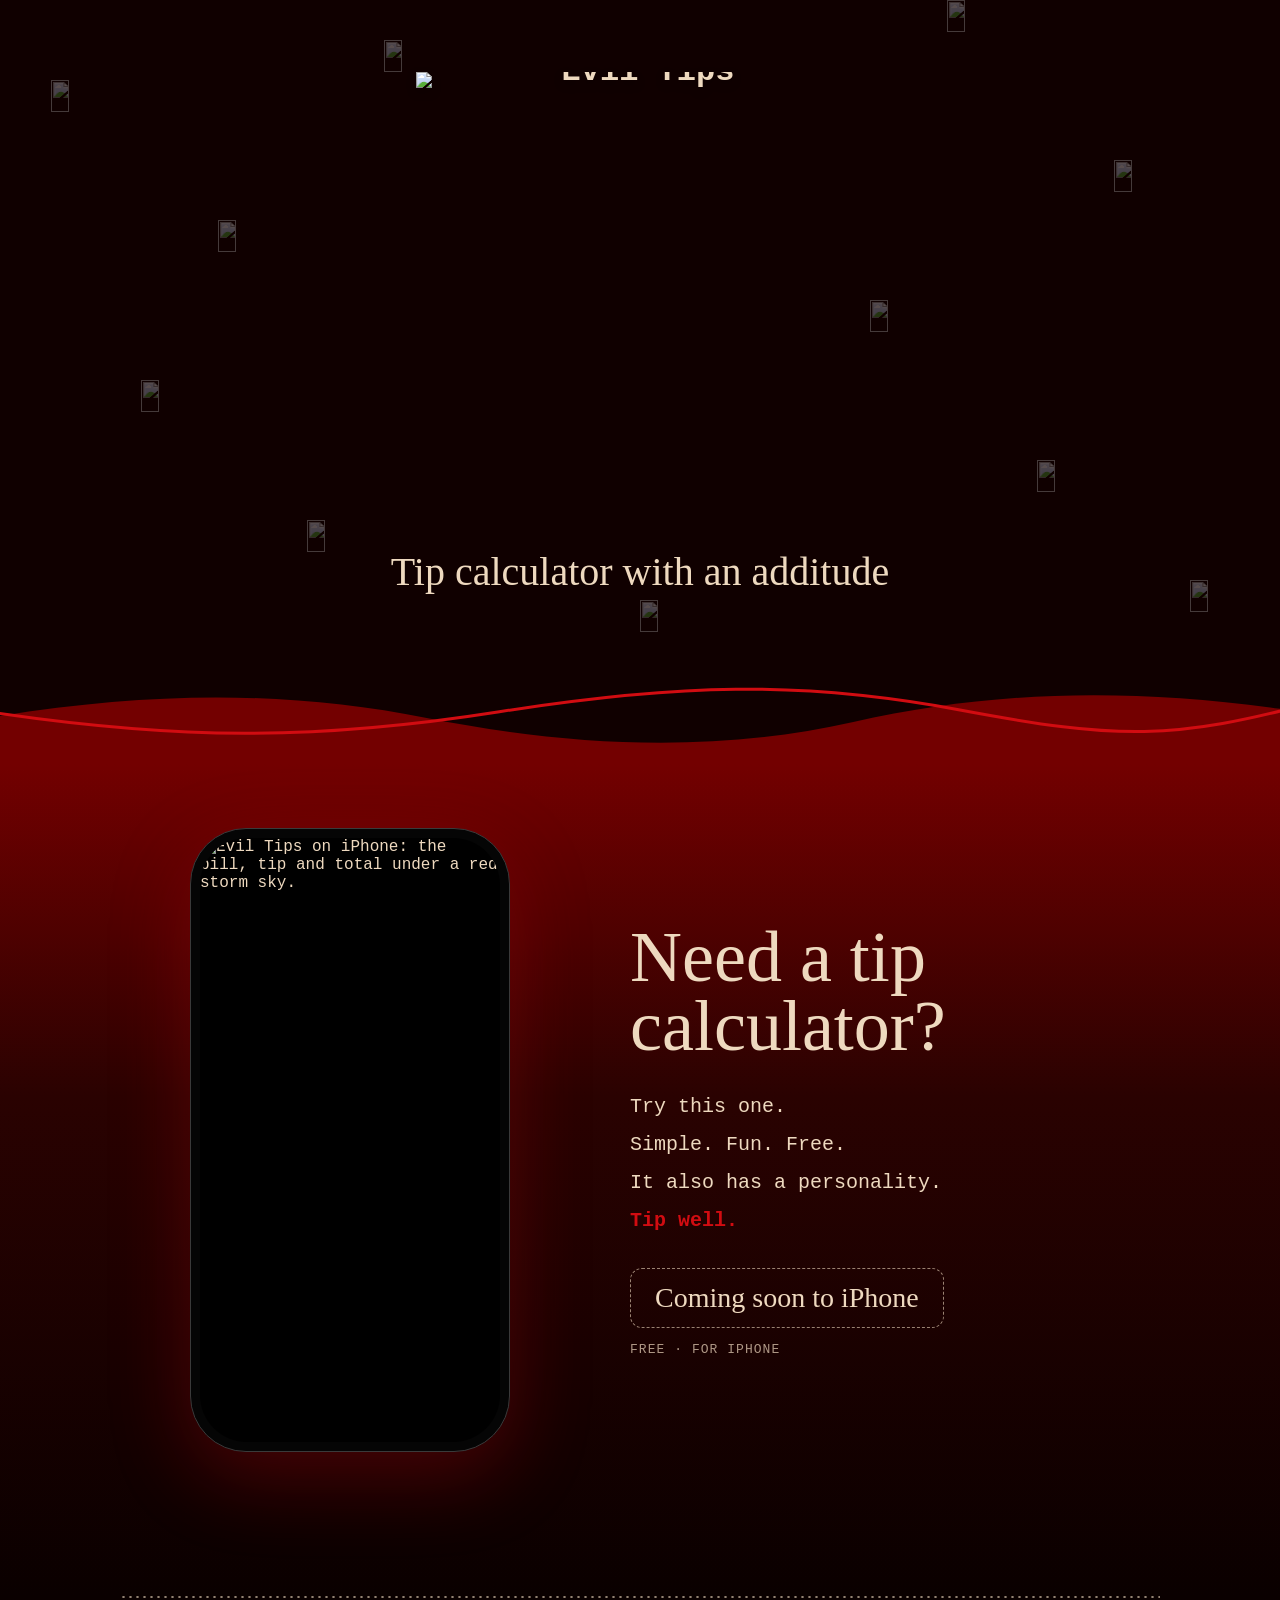
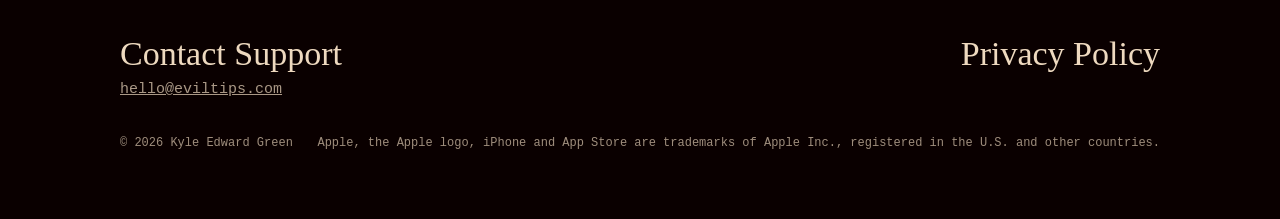
==== index.html @ accce463 "Add files via upload" ====
<!doctype html>
<!-- data-app="soon" shows "Coming soon to iPhone". At launch: set data-app="live" and fill in the App Store link below. -->
<html lang="en" data-app="soon">
<head>
  <meta charset="utf-8">
  <meta name="viewport" content="width=device-width, initial-scale=1">
  <title>Evil Tips — Tip calculator with an additude</title>
  <meta name="description" content="Evil Tips is a free tip calculator for iPhone. Simple, fun, and it has a personality.">
  <link rel="canonical" href="https://eviltips.com/">
  <meta name="theme-color" content="#100000">
  <link rel="icon" type="image/png" href="/assets/favicon.png">
  <link rel="apple-touch-icon" href="/assets/apple-touch-icon.png">

  <meta property="og:type" content="website">
  <meta property="og:url" content="https://eviltips.com/">
  <meta property="og:title" content="Evil Tips">
  <meta property="og:description" content="A tip calculator with an additude. Free for iPhone.">
  <meta property="og:image" content="https://eviltips.com/assets/og-image.png">
  <meta property="og:image:width" content="1200">
  <meta property="og:image:height" content="630">
  <meta name="twitter:card" content="summary_large_image">

  <!-- At launch, uncomment and add the App ID for Safari's Smart App Banner:
  <meta name="apple-itunes-app" content="app-id=0000000000"> -->

  <link rel="preload" href="/assets/fonts/manufacturing-consent.woff2" as="font" type="font/woff2" crossorigin>
  <link rel="stylesheet" href="/styles.css">

  <script type="application/ld+json">
  {
    "@context": "https://schema.org",
    "@type": "MobileApplication",
    "name": "Evil Tips",
    "operatingSystem": "iOS",
    "applicationCategory": "UtilitiesApplication",
    "description": "A free tip calculator for iPhone, with a personality.",
    "offers": { "@type": "Offer", "price": "0", "priceCurrency": "USD" },
    "author": { "@type": "Person", "name": "Kyle Edward Green" }
  }
  </script>
</head>
<body>
  <header class="hero">
    <div class="rain" aria-hidden="true">
      <img src="/assets/drop-1.svg" alt="" style="--x:4%;  --y:120px; --d:15s; --delay:-2s">
      <img src="/assets/drop-2.svg" alt="" style="--x:11%; --y:420px; --d:18s; --delay:-9s">
      <img src="/assets/drop-3.svg" alt="" style="--x:17%; --y:260px; --d:13s; --delay:-5s">
      <img src="/assets/drop-1.svg" alt="" style="--x:24%; --y:560px; --d:16s; --delay:-12s">
      <img src="/assets/drop-2.svg" alt="" style="--x:30%; --y:80px;  --d:19s; --delay:-1s">
      <img src="/assets/drop-3.svg" alt="" style="--x:68%; --y:340px; --d:14s; --delay:-7s">
      <img src="/assets/drop-1.svg" alt="" style="--x:74%; --y:40px;  --d:17s; --delay:-3s">
      <img src="/assets/drop-2.svg" alt="" style="--x:81%; --y:500px; --d:15s; --delay:-11s">
      <img src="/assets/drop-3.svg" alt="" style="--x:87%; --y:200px; --d:20s; --delay:-6s">
      <img src="/assets/drop-1.svg" alt="" style="--x:93%; --y:620px; --d:16s; --delay:-14s">
      <img src="/assets/drop-2.svg" alt="" style="--x:50%; --y:640px; --d:22s; --delay:-16s">
    </div>
    <h1><img class="logo" src="/assets/logo.png" width="448" height="448" alt="Evil Tips"></h1>
    <p class="tagline">Tip calculator with an additude</p>
  </header>

  <svg class="wave" viewBox="0 0 1440 96" preserveAspectRatio="none" aria-hidden="true" focusable="false">
    <path class="fill" d="M-40 54 C 160 22, 320 22, 480 50 S 800 86, 960 54 S 1280 18, 1480 46 L1480 96 L-40 96 Z" fill="#730000"/>
    <path class="line" d="M-40 40 C 200 74, 360 72, 560 44 S 900 12, 1080 42 S 1320 72, 1480 34" fill="none" stroke="#D10C11" stroke-width="3" stroke-linecap="round" vector-effect="non-scaling-stroke"/>
  </svg>

  <main class="preview">
    <div class="phone">
      <img src="/assets/app-screen.png" width="300" height="604"
           alt="Evil Tips on iPhone: the bill, tip and total under a red storm sky.">
    </div>

    <section class="info" aria-labelledby="pitch">
      <h2 id="pitch">Need a tip calculator?</h2>
      <ul class="lines">
        <li>Try this one.</li>
        <li>Simple. Fun. Free.</li>
        <li>It also has a personality.</li>
        <li class="warn">Tip well.</li>
      </ul>
      <div class="download">
        <span class="cta-soon">Coming soon to iPhone</span>
        <!-- At launch: drop Apple's official badge SVG into /assets/ and set the real App Store URL. -->
        <a class="cta-live" href="https://apps.apple.com/us/app/evil-tips/id0000000000">
          <img src="/assets/app-store-badge.svg" loading="lazy" width="160" height="54" alt="Download on the App Store">
        </a>
        <p class="meta">Free · for iPhone</p>
      </div>
    </section>
  </main>

  <footer class="site-footer">
    <div class="dotted" aria-hidden="true"></div>
    <nav class="links" aria-label="Footer">
      <div class="contact">
        <a class="big" href="mailto:hello@eviltips.com?subject=Evil%20Tips">Contact Support</a>
        <a class="email" href="mailto:hello@eviltips.com?subject=Evil%20Tips">hello@eviltips.com</a>
      </div>
      <a class="big" href="/privacy/">Privacy Policy</a>
    </nav>
    <div class="small-print">
      <p>© 2026 Kyle Edward Green</p>
      <p>Apple, the Apple logo, iPhone and App Store are trademarks of Apple Inc., registered in the U.S. and other countries.</p>
    </div>
  </footer>
</body>
</html>
---- styles.css ----
/* Evil Tips — eviltips.com
   Tokens mirror the Figma variables (EvilTips/*).
   Fonts are self-hosted (SIL Open Font License) so no third party sees visitors. */
@font-face {
  font-family: "Manufacturing Consent";
  src: url("/assets/fonts/manufacturing-consent.woff2") format("woff2");
  font-weight: 400; font-style: normal; font-display: swap;
}
@font-face {
  font-family: "Space Mono";
  src: url("/assets/fonts/space-mono-400.woff2") format("woff2");
  font-weight: 400; font-style: normal; font-display: swap;
}
@font-face {
  font-family: "Space Mono";
  src: url("/assets/fonts/space-mono-700.woff2") format("woff2");
  font-weight: 700; font-style: normal; font-display: swap;
}

:root {
  --tan: #eed9bf;
  --bright-red: #d10c11;
  --dark-red: #730000;
  --darkness: #400302;
  --hero-bg: #100000;
  --page-bg: #0a0000;
  --tan-muted: rgba(238, 217, 191, 0.7);
  --tan-faint: rgba(238, 217, 191, 0.65);
  --display: "Manufacturing Consent", "Old English Text MT", serif;
  --mono: "Space Mono", ui-monospace, Menlo, monospace;
  --gutter: 120px;
}

*, *::before, *::after { box-sizing: border-box; }
html { -webkit-text-size-adjust: 100%; }
body {
  margin: 0;
  background: var(--page-bg);
  color: var(--tan);
  font-family: var(--mono);
  -webkit-font-smoothing: antialiased;
  overflow-x: hidden;
}
img { display: block; max-width: 100%; height: auto; }
a { color: inherit; }
a:focus-visible { outline: 2px solid var(--bright-red); outline-offset: 4px; border-radius: 4px; }

.sr-only {
  position: absolute; width: 1px; height: 1px; padding: 0; margin: -1px;
  overflow: hidden; clip: rect(0 0 0 0); white-space: nowrap; border: 0;
}

/* ---------- Hero ---------- */
.hero {
  position: relative;
  overflow: hidden;
  background: var(--hero-bg) url("/assets/sky.jpg") center top / cover no-repeat;
  padding: 72px 24px;
  display: flex;
  flex-direction: column;
  align-items: center;
  gap: 28px;
  text-align: center;
}
.hero::before { /* Sky fade */
  content: "";
  position: absolute; inset: 0;
  background: linear-gradient(to bottom, rgba(16,0,0,0) 0%, rgba(16,0,0,0.3) 50%, var(--hero-bg) 100%);
  pointer-events: none;
}
.hero > * { position: relative; }
.hero h1 { margin: 0; line-height: 0; }
.logo {
  width: 448px;
  max-width: 100%;
  filter: drop-shadow(0 4px 4px rgba(0, 0, 0, 0.25));
}
.tagline {
  margin: 0;
  font-family: var(--display);
  font-size: 40px;
  line-height: 1.2;
}

/* Rain */
.rain { position: absolute; inset: 0; pointer-events: none; opacity: 0.3; }
.rain img {
  position: absolute;
  top: -40px;
  left: var(--x);
  width: 18px;
  height: 32px;
  transform: translateY(var(--y));
  animation: fall var(--d, 14s) linear var(--delay, 0s) infinite;
}
@keyframes fall {
  from { transform: translateY(-40px); }
  to   { transform: translateY(760px); }
}

/* ---------- Wave divider ---------- */
.wave {
  display: block;
  width: 100%;
  height: 96px;
  background: var(--hero-bg);
}
.wave .line { animation: drift 9s ease-in-out infinite alternate; }
.wave .fill { animation: drift 12s ease-in-out infinite alternate-reverse; }
@keyframes drift {
  from { transform: translateX(-12px); }
  to   { transform: translateX(12px); }
}

/* ---------- App preview ---------- */
.preview {
  background: linear-gradient(to bottom, var(--dark-red) 0%, #2a0201 40%, var(--page-bg) 100%);
  padding: 64px var(--gutter) 144px;
  display: flex;
  align-items: center;
  justify-content: center;
  gap: 120px;
}
.phone {
  flex: none;
  padding: 9px;
  background: #050505;
  border: 1.5px solid #3a3a3a;
  border-radius: 56px;
  box-shadow: 0 24px 80px rgba(209, 12, 17, 0.28);
}
.phone img {
  width: 300px;
  height: 604px;
  border-radius: 47px;
  background: #000;
  object-fit: cover;
}
.info { width: 460px; display: flex; flex-direction: column; gap: 32px; }
.info h2 {
  margin: 0;
  font-family: var(--display);
  font-weight: 400;
  font-size: 72px;
  line-height: 0.95;
}
.lines { margin: 0; padding: 0; list-style: none; font-size: 20px; line-height: 1.5; }
.lines li + li { margin-top: 8px; }
.lines .warn { color: var(--bright-red); font-weight: 700; }

.download { display: flex; flex-direction: column; align-items: flex-start; gap: 14px; }
.download .meta {
  margin: 0;
  font-size: 13px;
  letter-spacing: 0.08em;
  text-transform: uppercase;
  color: var(--tan-muted);
}
/* "Coming soon" vs "Live" — switch with data-app on <html> */
.cta-soon {
  display: inline-block;
  padding: 12px 24px;
  border: 1px dashed rgba(238, 217, 191, 0.6);
  border-radius: 12px;
  font-family: var(--display);
  font-size: 28px;
  line-height: 1.2;
}
.cta-live { display: none; }
.cta-live img { width: 160px; height: auto; }
html[data-app="live"] .cta-soon { display: none; }
html[data-app="live"] .cta-live { display: inline-block; }

/* ---------- Footer ---------- */
.site-footer {
  padding: 0 var(--gutter) 48px;
  display: flex;
  flex-direction: column;
  gap: 36px;
}
.dotted {
  height: 2px;
  background-image: radial-gradient(circle, rgba(238,217,191,0.6) 1px, transparent 1.3px);
  background-size: 7px 2px;
  background-repeat: repeat-x;
}
.links { display: flex; justify-content: space-between; align-items: flex-start; gap: 24px; }
.links .big {
  font-family: var(--display);
  font-size: 34px;
  line-height: 1.2;
  text-decoration: none;
}
.links .big:hover { color: #fff; }
.contact { display: flex; flex-direction: column; gap: 6px; }
.contact .email { font-size: 15px; color: var(--tan-muted); }
.contact .email:hover { color: var(--tan); }
.small-print {
  display: flex;
  justify-content: space-between;
  gap: 24px;
  margin: 0;
  font-size: 12px;
  line-height: 1.5;
  color: var(--tan-faint);
}
.small-print p { margin: 0; }

/* ---------- Text pages (privacy, 404) ---------- */
.page-header {
  background: var(--hero-bg);
  padding: 32px 24px 0;
  display: flex;
  justify-content: center;
}
.page-header img { width: 180px; }
.doc {
  max-width: 680px;
  margin: 0 auto;
  padding: 48px 24px 96px;
  font-size: 16px;
  line-height: 1.7;
}
.doc h1 {
  font-family: var(--display);
  font-weight: 400;
  font-size: 56px;
  line-height: 1.05;
  margin: 0 0 8px;
}
.doc h2 {
  font-family: var(--display);
  font-weight: 400;
  font-size: 30px;
  line-height: 1.2;
  margin: 48px 0 12px;
}
.doc .meta { color: var(--tan-muted); font-size: 14px; margin: 0 0 32px; }
.doc ul { padding-left: 1.2em; }
.doc li { margin: 4px 0; }
.doc strong { color: #fff; font-weight: 700; }
.doc .lede { font-size: 18px; }

.lost {
  min-height: 70vh;
  display: flex;
  flex-direction: column;
  align-items: center;
  justify-content: center;
  gap: 24px;
  padding: 48px 24px;
  text-align: center;
  background: radial-gradient(ellipse at top, #2a0201 0%, var(--page-bg) 70%);
}
.lost img { width: 260px; }
.lost p { margin: 0; font-family: var(--display); font-size: 32px; }
.lost a { font-size: 15px; }

/* ---------- Mobile ---------- */
@media (max-width: 900px) {
  :root { --gutter: 24px; }
  .preview { flex-direction: column; gap: 48px; padding: 32px var(--gutter) 80px; }
  .info { width: 100%; max-width: 460px; order: -1; gap: 24px; }
  .info h2 { font-size: 48px; }
  .lines { font-size: 17px; }
  .phone { border-radius: 52px; }
  .phone img { width: 280px; height: 564px; border-radius: 44px; }
}
@media (max-width: 640px) {
  .hero { padding: 48px 24px 40px; gap: 16px; }
  .logo { width: 290px; }
  .tagline { font-size: 24px; }
  .wave { height: 48px; }
  .site-footer { padding-bottom: 40px; gap: 28px; }
  .links { flex-direction: column; }
  .links .big { font-size: 28px; }
  .small-print { flex-direction: column; gap: 10px; }
  .doc h1 { font-size: 44px; }
}

/* ---------- Reduce Motion ---------- */
@media (prefers-reduced-motion: reduce) {
  .rain img, .wave .line, .wave .fill { animation: none; }
}
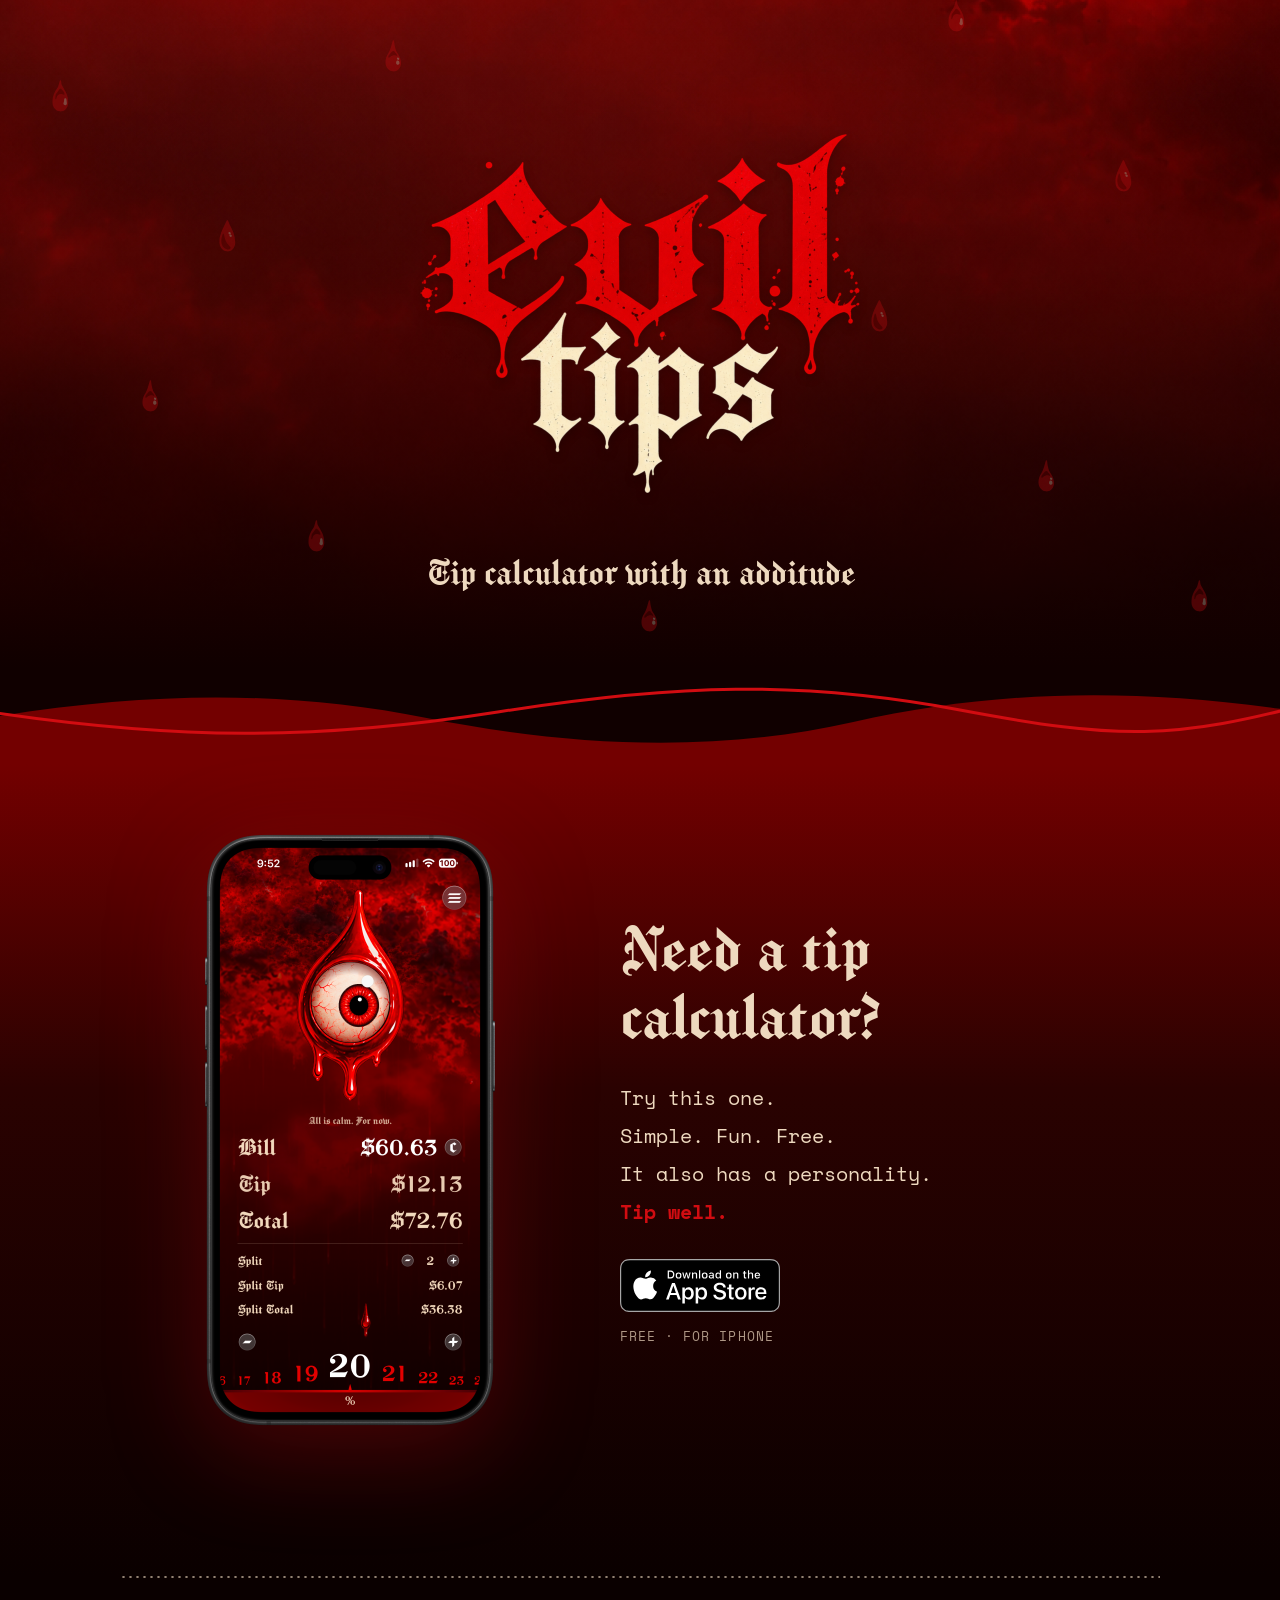
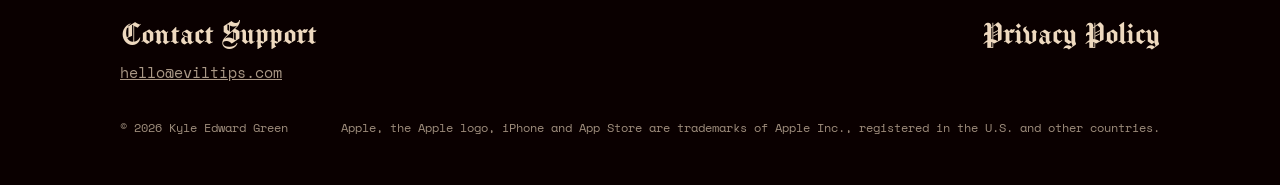
==== commit 81e60182: "Launch: link App Store badge and add Smart App Banner" ====
--- a/index.html
+++ b/index.html
@@ -1,6 +1,6 @@
 <!doctype html>
 <!-- data-app="soon" shows "Coming soon to iPhone". At launch: set data-app="live" and fill in the App Store link below. -->
-<html lang="en" data-app="soon">
+<html lang="en" data-app="live">
 <head>
   <meta charset="utf-8">
   <meta name="viewport" content="width=device-width, initial-scale=1">
@@ -20,8 +20,7 @@
   <meta property="og:image:height" content="630">
   <meta name="twitter:card" content="summary_large_image">
 
-  <!-- At launch, uncomment and add the App ID for Safari's Smart App Banner:
-  <meta name="apple-itunes-app" content="app-id=0000000000"> -->
+  <meta name="apple-itunes-app" content="app-id=6825154365">
 
   <link rel="preload" href="/assets/fonts/manufacturing-consent.woff2" as="font" type="font/woff2" crossorigin>
   <link rel="stylesheet" href="/styles.css">
@@ -35,6 +34,7 @@
     "applicationCategory": "UtilitiesApplication",
     "description": "A free tip calculator for iPhone, with a personality.",
     "offers": { "@type": "Offer", "price": "0", "priceCurrency": "USD" },
+    "downloadUrl": "https://apps.apple.com/us/app/evil-tips/id6825154365",
     "author": { "@type": "Person", "name": "Kyle Edward Green" }
   }
   </script>
@@ -79,9 +79,8 @@
       </ul>
       <div class="download">
         <span class="cta-soon">Coming soon to iPhone</span>
-        <!-- At launch: drop Apple's official badge SVG into /assets/ and set the real App Store URL. -->
-        <a class="cta-live" href="https://apps.apple.com/us/app/evil-tips/id0000000000">
-          <img src="/assets/app-store-badge.svg" loading="lazy" width="160" height="54" alt="Download on the App Store">
+        <a class="cta-live" href="https://apps.apple.com/us/app/evil-tips/id6825154365">
+          <img src="/assets/app-store-badge.svg" width="160" height="53" alt="Download Evil Tips on the App Store">
         </a>
         <p class="meta">Free · for iPhone</p>
       </div>
--- a/styles.css
+++ b/styles.css
@@ -123,18 +123,12 @@
 }
 .phone {
   flex: none;
-  padding: 9px;
-  background: #050505;
-  border: 1.5px solid #3a3a3a;
-  border-radius: 56px;
-  box-shadow: 0 24px 80px rgba(209, 12, 17, 0.28);
+  /* app-screen.png already includes the iPhone frame; just add the red glow */
+  filter: drop-shadow(0 24px 48px rgba(209, 12, 17, 0.28));
 }
 .phone img {
   width: 300px;
   height: 604px;
-  border-radius: 47px;
-  background: #000;
-  object-fit: cover;
 }
 .info { width: 460px; display: flex; flex-direction: column; gap: 32px; }
 .info h2 {
@@ -263,8 +257,7 @@
   .info { width: 100%; max-width: 460px; order: -1; gap: 24px; }
   .info h2 { font-size: 48px; }
   .lines { font-size: 17px; }
-  .phone { border-radius: 52px; }
-  .phone img { width: 280px; height: 564px; border-radius: 44px; }
+  .phone img { width: 280px; height: 564px; }
 }
 @media (max-width: 640px) {
   .hero { padding: 48px 24px 40px; gap: 16px; }
